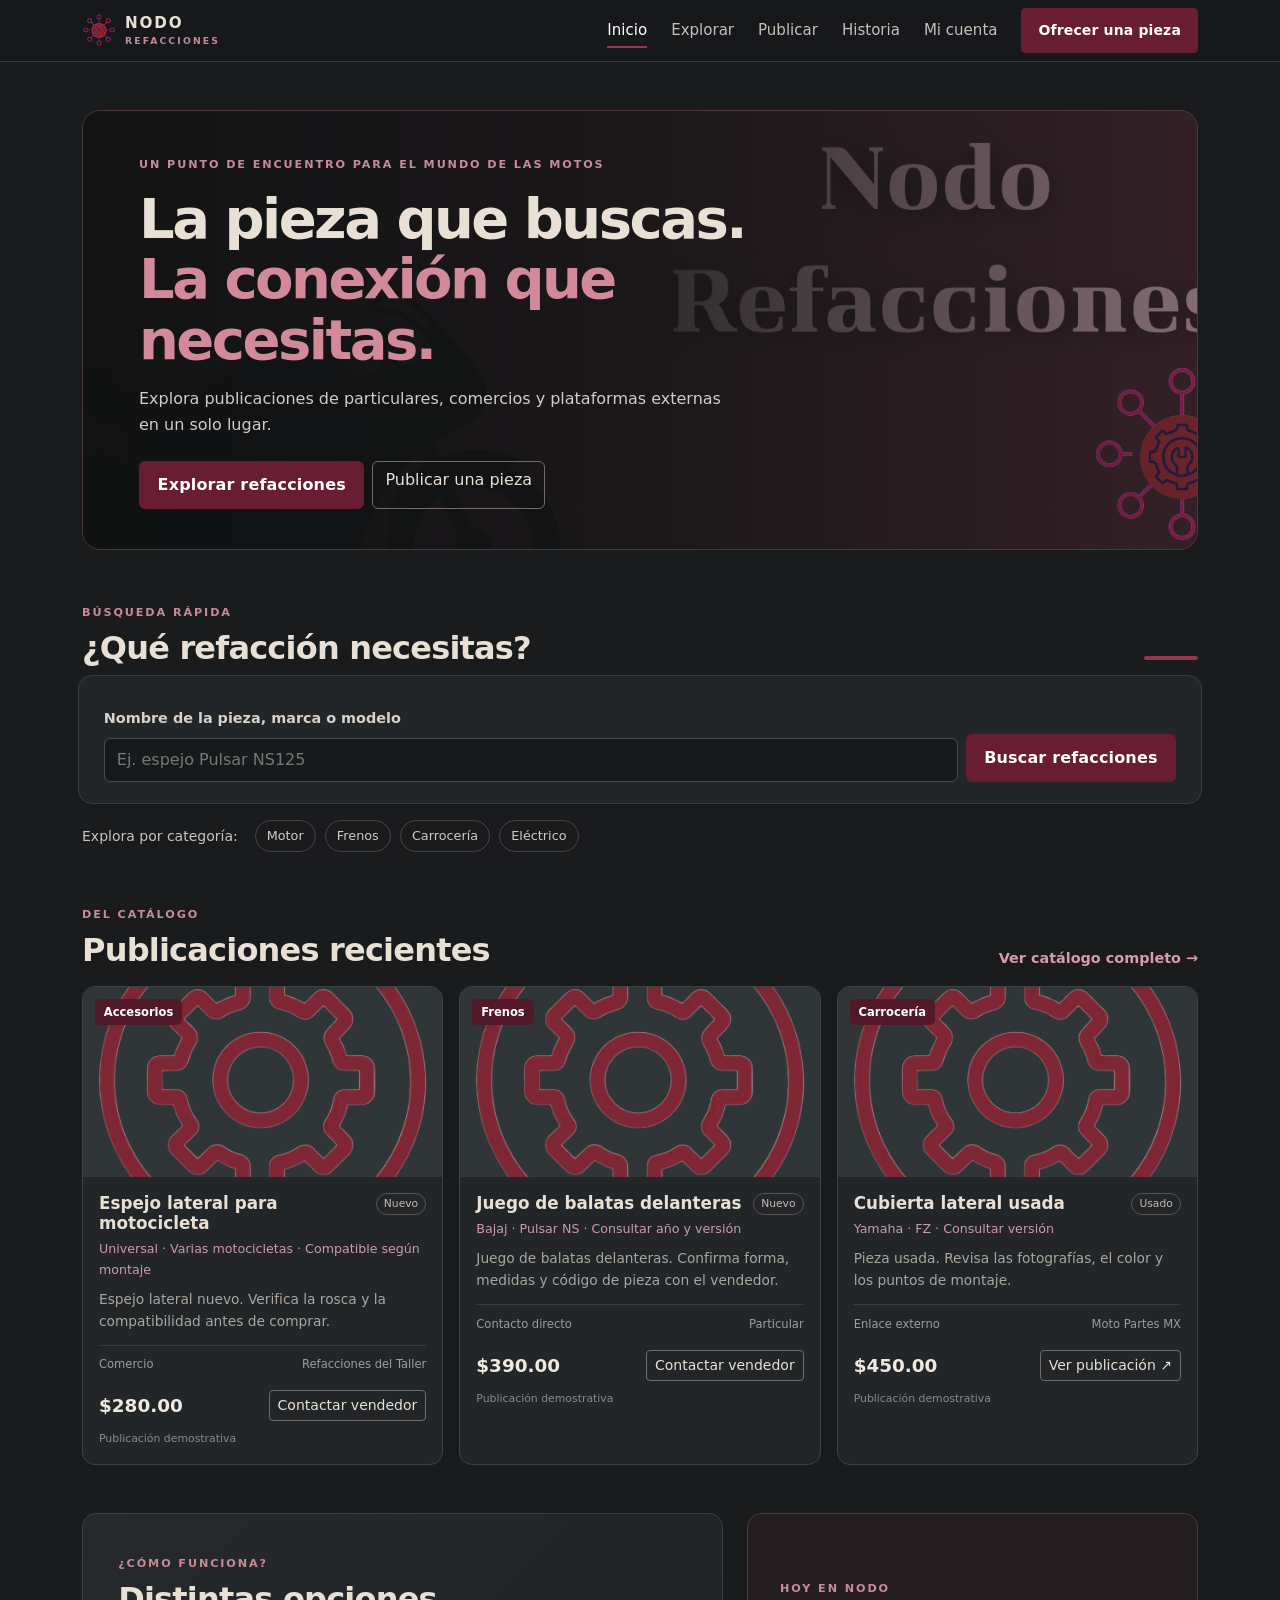
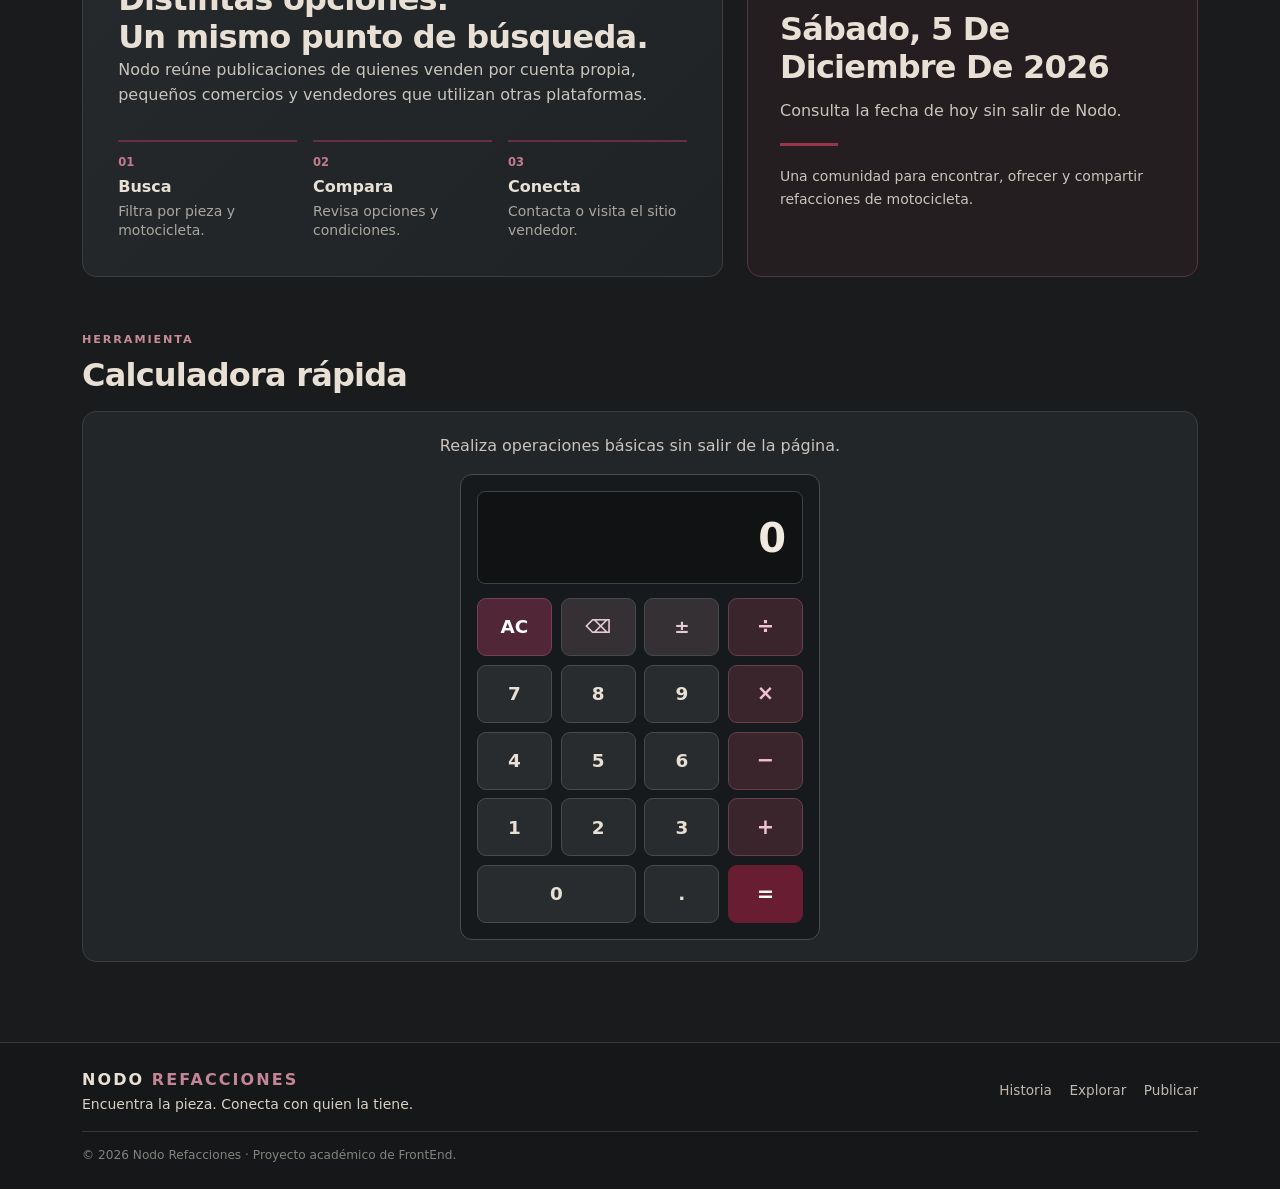
==== index.html @ 44881aca "Primera versión Nodo Refacciones ADA3" ====
<!doctype html>
<html lang="es">
<head>
    <meta charset="utf-8">
    <meta name="viewport" content="width=device-width, initial-scale=1">
    <meta name="description" content="Nodo Refacciones conecta a personas que buscan y ofrecen refacciones para motocicletas.">
    <title>Nodo Refacciones | Inicio</title>
    <link rel="icon" type="image/svg+xml" href="assets/img/favicon_nodo.png">
    <link href="https://cdn.jsdelivr.net/npm/bootstrap@5.3.8/dist/css/bootstrap.min.css" rel="stylesheet" integrity="sha384-sRIl4kxILFvY47J16cr9ZwB07vP4J8+LH7qKQnuqkuIAvNWLzeN8tE5YBujZqJLB" crossorigin="anonymous">
    <link rel="stylesheet" href="css/styles.css">
</head>
<body>
    <a class="skip-link" href="#contenido">Saltar al contenido</a>

    <nav class="navbar navbar-expand-lg navbar-dark site-navbar sticky-top">
        <div class="container">
            <a class="navbar-brand brand-lockup" href="index.html">
                <img src="assets/img/favicon_nodo.png" alt="" width="34" height="34">
                <span>NODO <small>REFACCIONES</small></span>
            </a>
            <button class="navbar-toggler" type="button" data-bs-toggle="collapse" data-bs-target="#menuPrincipal" aria-controls="menuPrincipal" aria-expanded="false" aria-label="Abrir menú">
                <span class="navbar-toggler-icon"></span>
            </button>
            <div class="collapse navbar-collapse" id="menuPrincipal">
                <ul class="navbar-nav ms-auto align-items-lg-center gap-lg-2">
                    <li class="nav-item"><a class="nav-link active" aria-current="page" href="index.html">Inicio</a></li>
                    <li class="nav-item"><a class="nav-link" href="catalogo.html">Explorar</a></li>
                    <li class="nav-item"><a class="nav-link" href="publicar.html">Publicar</a></li>
                    <li class="nav-item"><a class="nav-link" href="historia.html">Historia</a></li>
                    <li class="nav-item"><a class="nav-link" href="cuenta.html" data-account-link>Mi cuenta</a></li>
                    <li class="nav-item ms-lg-2"><a class="btn btn-crimson btn-sm px-3" href="publicar.html">Ofrecer una pieza</a></li>
                </ul>
            </div>
        </div>
    </nav>

    <main id="contenido">
        <section class="container py-4 py-lg-5">
            <div class="hero-banner">
                <img src="assets/img/banner_nodo.png" alt="" class="hero-banner-img">
                <div class="hero-banner-shade"></div>
                <div class="hero-content">
                    <span class="eyebrow">Un punto de encuentro para el mundo de las motos</span>
                    <h1>La pieza que buscas.<br><span>La conexión que necesitas.</span></h1>
                    <p>Explora publicaciones de particulares, comercios y plataformas externas en un solo lugar.</p>
                    <div class="d-flex flex-wrap gap-2">
                        <a class="btn btn-crimson" href="catalogo.html">Explorar refacciones</a>
                        <a class="btn btn-outline-light" href="publicar.html">Publicar una pieza</a>
                    </div>
                </div>
            </div>
        </section>

        <section class="container pb-5">
            <div class="section-heading mb-3">
                <div>
                    <span class="eyebrow">Búsqueda rápida</span>
                    <h2>¿Qué refacción necesitas?</h2>
                </div>
                <span class="section-mark" aria-hidden="true"></span>
            </div>
            <form class="search-panel row g-2 align-items-end" action="catalogo.html" method="get">
                <div class="col-12 col-md">
                    <label class="form-label" for="busquedaInicio">Nombre de la pieza, marca o modelo</label>
                    <input class="form-control" type="search" id="busquedaInicio" name="q" placeholder="Ej. espejo Pulsar NS125">
                </div>
                <div class="col-12 col-md-auto">
                    <button class="btn btn-crimson w-100" type="submit">Buscar refacciones</button>
                </div>
            </form>
            <div class="quick-categories mt-3">
                <span class="text-muted small me-2">Explora por categoría:</span>
                <a href="catalogo.html?categoria=Motor">Motor</a>
                <a href="catalogo.html?categoria=Frenos">Frenos</a>
                <a href="catalogo.html?categoria=Carrocería">Carrocería</a>
                <a href="catalogo.html?categoria=Eléctrico">Eléctrico</a>
            </div>
        </section>

        <section class="container pb-5">
            <div class="section-heading mb-3">
                <div>
                    <span class="eyebrow">Del catálogo</span>
                    <h2>Publicaciones recientes</h2>
                </div>
                <a class="text-link" href="catalogo.html">Ver catálogo completo <span aria-hidden="true">→</span></a>
            </div>
            <div class="row g-3" id="publicacionesRecientes">
                <div class="col-12"><p class="text-muted">Cargando publicaciones…</p></div>
            </div>
        </section>

        <section class="container pb-5">
            <div class="row g-4 align-items-stretch">
                <div class="col-lg-7">
                    <div class="feature-panel h-100">
                        <span class="eyebrow">¿Cómo funciona?</span>
                        <h2>Distintas opciones.<br>Un mismo punto de búsqueda.</h2>
                        <p class="text-muted">Nodo reúne publicaciones de quienes venden por cuenta propia, pequeños comercios y vendedores que utilizan otras plataformas.</p>
                        <div class="row g-3 mt-2">
                            <div class="col-sm-4"><div class="mini-feature"><span>01</span><strong>Busca</strong><small>Filtra por pieza y motocicleta.</small></div></div>
                            <div class="col-sm-4"><div class="mini-feature"><span>02</span><strong>Compara</strong><small>Revisa opciones y condiciones.</small></div></div>
                            <div class="col-sm-4"><div class="mini-feature"><span>03</span><strong>Conecta</strong><small>Contacta o visita el sitio vendedor.</small></div></div>
                        </div>
                    </div>
                </div>
                <div class="col-lg-5">
                    <div class="date-panel h-100">
                        <span class="eyebrow">Hoy en Nodo</span>
                        <h2 id="fechaActual">Consultando fecha…</h2>
                        <p class="text-muted mb-0">Consulta la fecha de hoy sin salir de Nodo.</p>
                        <div class="date-rule"></div>
                        <p class="small text-muted mb-0">Una comunidad para encontrar, ofrecer y compartir refacciones de motocicleta.</p>
                    </div>
                </div>
            </div>
        </section>

        <section class="container pb-5">
            <div class="section-heading mb-3">
                <div>
                    <span class="eyebrow">Herramienta</span>
                    <h2>Calculadora rápida</h2>
                </div>
            </div>
            <div class="calculator-panel">
                <p class="text-muted text-center">Realiza operaciones básicas sin salir de la página.</p>
                <div class="calculator-widget" id="calculadora" aria-label="Calculadora básica">
                    <output class="calculator-display" id="calculadoraPantalla" aria-live="polite" aria-atomic="true">0</output>
                    <div class="calculator-keys">
                        <button class="calculator-key calculator-key-clear" type="button" data-calculator-action="clear" aria-label="Borrar todo">AC</button>
                        <button class="calculator-key calculator-key-utility" type="button" data-calculator-action="backspace" aria-label="Borrar último dígito">⌫</button>
                        <button class="calculator-key calculator-key-utility" type="button" data-calculator-action="sign" aria-label="Cambiar signo">±</button>
                        <button class="calculator-key calculator-key-operator" type="button" data-calculator-operator="/" aria-label="Dividir">÷</button>

                        <button class="calculator-key" type="button" data-calculator-digit="7">7</button>
                        <button class="calculator-key" type="button" data-calculator-digit="8">8</button>
                        <button class="calculator-key" type="button" data-calculator-digit="9">9</button>
                        <button class="calculator-key calculator-key-operator" type="button" data-calculator-operator="*" aria-label="Multiplicar">×</button>

                        <button class="calculator-key" type="button" data-calculator-digit="4">4</button>
                        <button class="calculator-key" type="button" data-calculator-digit="5">5</button>
                        <button class="calculator-key" type="button" data-calculator-digit="6">6</button>
                        <button class="calculator-key calculator-key-operator" type="button" data-calculator-operator="-" aria-label="Restar">−</button>

                        <button class="calculator-key" type="button" data-calculator-digit="1">1</button>
                        <button class="calculator-key" type="button" data-calculator-digit="2">2</button>
                        <button class="calculator-key" type="button" data-calculator-digit="3">3</button>
                        <button class="calculator-key calculator-key-operator" type="button" data-calculator-operator="+" aria-label="Sumar">+</button>

                        <button class="calculator-key calculator-key-zero" type="button" data-calculator-digit="0">0</button>
                        <button class="calculator-key" type="button" data-calculator-action="decimal" aria-label="Punto decimal">.</button>
                        <button class="calculator-key calculator-key-equals" type="button" data-calculator-action="equals" aria-label="Calcular resultado">=</button>
                    </div>
                </div>
            </div>
        </section>
    </main>

    <footer class="site-footer">
        <div class="container py-4">
            <div class="row g-3 align-items-center">
                <div class="col-md">
                    <a class="footer-brand" href="index.html">NODO <span>REFACCIONES</span></a>
                    <p class="small footer-tagline mb-0">Encuentra la pieza. Conecta con quien la tiene.</p>
                </div>
                <div class="col-md-auto footer-links">
                    <a href="historia.html">Historia</a>
                    <a href="catalogo.html">Explorar</a>
                    <a href="publicar.html">Publicar</a>
                </div>
                <div class="col-12"><div class="footer-bottom">© <span class="current-year"></span> Nodo Refacciones · Proyecto académico de FrontEnd.</div></div>
            </div>
        </div>
    </footer>

    <script src="https://cdn.jsdelivr.net/npm/bootstrap@5.3.8/dist/js/bootstrap.bundle.min.js" integrity="sha384-FKyoEForCGlyvwx9Hj09JcYn3nv7wiPVlz7YYwJrWVcXK/BmnVDxM+D2scQbITxI" crossorigin="anonymous"></script>
    <script src="js/data.js"></script>
    <script src="js/main.js"></script><script src="js/auth.js"></script>
    <script src="js/home.js"></script>
</body>
</html>
---- css/styles.css ----
:root {
    --nodo-bg: #191b1d;
    --nodo-panel: #222629;
    --nodo-panel-2: #292c2e;
    --nodo-border: #3a3e40;
    --nodo-crimson: #681d32;
    --nodo-crimson-hover: #813047;
    --nodo-crimson-bright: #96364d;
    --nodo-text: #e8e0d5;
    --nodo-muted: #aaa69f;
    --nodo-green: #82908b;
    --nodo-radius: 14px;
}
* {
    box-sizing: border-box;
}
html {
    scroll-behavior: smooth;
}
body {
    min-height: 100vh;
    background: var(--nodo-bg);
    color: var(--nodo-text);
    font-family: Inter, ui-sans-serif, system-ui, -apple-system, BlinkMacSystemFont, "Segoe UI", sans-serif;
    line-height: 1.6;
}
a {
    color: #d99aaa;
}
a:hover {
    color: #f0bdca;
}
.skip-link {
    position: absolute;
    left: -9999px;
    top: 8px;
    z-index: 2000;
    background: white;
    color: black;
    padding: 8px 12px;
}
.skip-link:focus {
    left: 8px;
}
.site-navbar {
    background: rgba(23, 25, 27, .97);
    border-bottom: 1px solid #37393a;
    backdrop-filter: blur(12px);
}
.brand-lockup {
    display: inline-flex;
    align-items: center;
    gap: 9px;
    color: var(--nodo-text);
    font-weight: 900;
    letter-spacing: .12em;
    font-size: .95rem;
    line-height: 1;
}
.brand-lockup:hover {
    color: white;
}
.brand-lockup img {
    display: block;
}
.brand-lockup small {
    display: block;
    color: #c28b98;
    font-size: .58rem;
    letter-spacing: .23em;
    margin-top: 5px;
}
.navbar-nav .nav-link {
    color: #c6c0b8;
    font-size: .94rem;
}
.navbar-nav .nav-link:hover, .navbar-nav .nav-link.active {
    color: #fff;
}
.navbar-nav .nav-link.active {
    position: relative;
}
.navbar-nav .nav-link.active::after {
    content: "";
    position: absolute;
    left: .5rem;
    right: .5rem;
    bottom: 2px;
    height: 2px;
    background: var(--nodo-crimson-bright);
}
.navbar-toggler {
    border-color: #565152;
}
.btn-crimson {
    --bs-btn-color: #fff;
    --bs-btn-bg: var(--nodo-crimson);
    --bs-btn-border-color: var(--nodo-crimson);
    --bs-btn-hover-color: #fff;
    --bs-btn-hover-bg: var(--nodo-crimson-hover);
    --bs-btn-hover-border-color: var(--nodo-crimson-hover);
    --bs-btn-active-bg: #511629;
    --bs-btn-active-border-color: #511629;
    --bs-btn-disabled-bg: #4e2934;
    --bs-btn-disabled-border-color: #4e2934;
    font-weight: 650;
    letter-spacing: .01em;
    padding: .68rem 1.1rem;
}
.btn-outline-light {
    --bs-btn-color: #e8e0d5;
    --bs-btn-border-color: #746c68;
    --bs-btn-hover-bg: #35383a;
    --bs-btn-hover-border-color: #aaa19a;
    --bs-btn-hover-color: #fff;
}
.hero-banner {
    position: relative;
    display: flex;
    align-items: center;
    height: clamp(390px, 34.375vw, 460px);
    overflow: hidden;
    border-radius: 18px;
    border: 1px solid #4a3a3f;
    background: #292c2e;
}
.hero-banner-img {
    position: absolute;
    inset: 0;
    display: block;
    width: 100%;
    height: 100%;
    object-fit: cover;
    object-position: center;
    opacity: .72;
}
.hero-banner-shade {
    position: absolute;
    inset: 0;
    background: linear-gradient(90deg, rgba(17, 18, 19, .97) 0%, rgba(20, 21, 22, .84) 48%, rgba(20, 21, 22, .18) 100%);
}
.hero-content {
    position: relative;
    z-index: 1;
    width: min(760px, 92%);
    padding: clamp(1.5rem, 4.5vw, 3.5rem);
}
.hero-content h1 {
    font-size: clamp(2.1rem, 4.5vw, 3.5rem);
    line-height: 1.08;
    letter-spacing: -.045em;
    font-weight: 850;
    margin: .8rem 0 1rem;
}
.hero-content h1 span {
    color: #d28a9b;
}
.hero-content p {
    color: #d2ccc4;
    max-width: 590px;
    margin-bottom: 1.5rem;
}
.eyebrow {
    display: inline-block;
    color: #c78a99;
    text-transform: uppercase;
    font-size: .7rem;
    font-weight: 750;
    letter-spacing: .17em;
}
.section-heading {
    display: flex;
    align-items: end;
    justify-content: space-between;
    gap: 1rem;
}
.section-heading h2, .feature-panel h2, .date-panel h2 {
    margin: .35rem 0 0;
    font-weight: 780;
    letter-spacing: -.025em;
}
.section-mark {
    display: block;
    width: 54px;
    height: 4px;
    border-radius: 10px;
    background: var(--nodo-crimson-bright);
    margin-bottom: .45rem;
}
.text-link {
    color: #d89bab;
    text-decoration: none;
    font-size: .9rem;
    font-weight: 650;
}
.text-link:hover {
    color: #f0bdca;
}
.search-panel, .filter-panel, .calculator-panel, .feature-panel, .date-panel, .form-panel, .sidebar-note {
    background: var(--nodo-panel);
    border: 1px solid var(--nodo-border);
    border-radius: var(--nodo-radius);
    padding: 1.3rem;
}
.form-label {
    color: #d9d1c8;
    font-weight: 600;
    font-size: .9rem;
}
.form-control, .form-select {
    background-color: #171a1c;
    color: var(--nodo-text);
    border-color: #4a4d4e;
    min-height: 44px;
}
.form-control::placeholder {
    color: #777873;
}
.form-control:focus, .form-select:focus {
    background-color: #1a1d1f;
    color: #fff;
    border-color: #a34b64;
    box-shadow: 0 0 0 .2rem rgba(150, 54, 77, .2);
}
.form-select option {
    background: #222629;
    color: var(--nodo-text);
}
.form-check-input {
    background-color: #171a1c;
    border-color: #706a67;
}
.form-check-input:checked {
    background-color: var(--nodo-crimson);
    border-color: var(--nodo-crimson);
}
.form-check-label {
    color: #d2ccc4;
}
.quick-categories {
    display: flex;
    flex-wrap: wrap;
    align-items: center;
    gap: .55rem;
}
.quick-categories a {
    text-decoration: none;
    border: 1px solid #494346;
    padding: .3rem .7rem;
    border-radius: 99px;
    color: #d5c9c7;
    font-size: .8rem;
}
.quick-categories a:hover {
    border-color: #9a4a60;
    background: rgba(104, 29, 50, .22);
}
.feature-panel {
    padding: clamp(1.4rem, 4vw, 2.2rem);
    background: linear-gradient(135deg, #25292b, #202325);
}
.feature-panel > p {
    max-width: 680px;
}
.mini-feature {
    border-top: 2px solid #653044;
    padding-top: .7rem;
    display: flex;
    flex-direction: column;
    gap: .15rem;
}
.mini-feature span {
    color: #c17c8e;
    font-size: .72rem;
    font-weight: 800;
}
.mini-feature strong {
    font-size: 1rem;
}
.mini-feature small {
    color: var(--nodo-muted);
    line-height: 1.4;
}
.date-panel {
    display: flex;
    flex-direction: column;
    justify-content: center;
    padding: 2rem;
    background: #241e21;
    border-color: #563540;
}
.date-panel h2 {
    text-transform: capitalize;
    font-size: clamp(1.45rem, 3vw, 2rem);
    margin: .75rem 0;
}
.date-rule {
    width: 58px;
    height: 3px;
    background: var(--nodo-crimson-bright);
    margin: 1.2rem 0;
}
.calculator-panel {
    padding: 1.3rem;
}
.calculator-widget {
    width: min(100%, 360px);
    margin: 0 auto;
    padding: 1rem;
    background: #171a1c;
    border: 1px solid #4a4d4e;
    border-radius: 12px;
}
.calculator-display {
    display: flex;
    align-items: center;
    justify-content: flex-end;
    min-height: 78px;
    overflow: hidden;
    padding: .85rem 1rem;
    margin-bottom: .85rem;
    background: #101214;
    border: 1px solid #3d4244;
    border-radius: 8px;
    color: #f0e9df;
    font-size: clamp(2rem, 6vw, 2.5rem);
    font-weight: 650;
    font-variant-numeric: tabular-nums;
    white-space: nowrap;
}
.calculator-keys {
    display: grid;
    grid-template-columns: repeat(4, minmax(0, 1fr));
    gap: .55rem;
}
.calculator-key {
    min-height: 58px;
    padding: .65rem .4rem;
    background: #292c2e;
    border: 1px solid #464b4d;
    border-radius: 9px;
    color: var(--nodo-text);
    font-size: 1.15rem;
    font-weight: 700;
    transition: background-color .15s ease, border-color .15s ease;
}
.calculator-key:hover {
    background: #3a3e40;
    border-color: #777173;
}
.calculator-key:focus-visible {
    outline: 3px solid #bd7185;
    outline-offset: 2px;
}
.calculator-key-utility {
    background: #343033;
    color: #e5cbd2;
}
.calculator-key-clear {
    background: #512637;
    border-color: #744052;
    color: #fff;
}
.calculator-key-operator {
    background: #3a252d;
    border-color: #68404c;
    color: #f0c2cd;
    font-size: 1.3rem;
}
.calculator-key-equals {
    background: var(--nodo-crimson);
    border-color: var(--nodo-crimson);
    color: #fff;
    font-size: 1.3rem;
}
.calculator-key-equals:hover {
    background: var(--nodo-crimson-hover);
    border-color: var(--nodo-crimson-hover);
}
.calculator-key-zero {
    grid-column: span 2;
}
.footer-tagline {
    color: #d8d0c2 !important;
}
.listing-card {
    overflow: hidden;
    background: #222629;
    border: 1px solid #3d4244;
    border-radius: 13px;
    transition: border-color .18s ease, transform .18s ease;
}
.listing-card:hover {
    border-color: #8f4358;
    transform: translateY(-3px);
}
.listing-image-wrap {
    height: 190px;
    position: relative;
    background: #303538;
    overflow: hidden;
}
.listing-image {
    width: 100%;
    height: 100%;
    object-fit: cover;
}
.listing-category {
    position: absolute;
    left: 12px;
    top: 12px;
    background: rgba(82, 24, 42, .94);
    color: #fff;
    border-radius: 5px;
    padding: .25rem .55rem;
    font-size: .72rem;
    font-weight: 700;
}
.listing-body {
    padding: 1rem;
}
.listing-body h3 {
    font-size: 1.05rem;
    font-weight: 730;
    margin: 0 0 .4rem;
}
.condition-tag {
    flex: 0 0 auto;
    color: #c9b9b4;
    border: 1px solid #585052;
    border-radius: 99px;
    padding: .1rem .45rem;
    font-size: .67rem;
}
.listing-fit {
    color: #cf9aa7;
    font-size: .79rem;
    margin-bottom: .5rem;
}
.listing-description {
    color: var(--nodo-muted);
    font-size: .86rem;
    min-height: 2.7em;
    margin-bottom: .8rem;
}
.listing-meta {
    display: flex;
    justify-content: space-between;
    gap: .6rem;
    padding: .6rem 0;
    border-top: 1px solid #393d3f;
    color: #9e9c97;
    font-size: .72rem;
}
.listing-bottom {
    display: flex;
    align-items: center;
    justify-content: space-between;
    gap: .5rem;
    padding-top: .45rem;
}
.listing-bottom strong {
    font-size: 1.15rem;
    color: #f0e9df;
}
.demo-note {
    display: block;
    color: #8e8c86;
    margin-top: .55rem;
    font-size: .68rem;
}
.empty-state {
    border: 1px dashed #5c5254;
    border-radius: var(--nodo-radius);
    text-align: center;
    padding: 3rem 1rem;
}
.empty-state h2 {
    font-size: 1.35rem;
}
.page-intro {
    max-width: 780px;
}
.page-intro h1 {
    font-size: clamp(2.3rem, 5vw, 3.6rem);
    font-weight: 850;
    letter-spacing: -.045em;
    margin: .4rem 0;
}
.page-intro .lead {
    max-width: 680px;
    color: var(--nodo-muted) !important;
}
.story-layout {
    max-width: 900px;
}
.story-section {
    padding: 1.4rem 0;
    border-bottom: 1px solid #383c3d;
}
.story-section h2 {
    font-size: 1.55rem;
    font-weight: 760;
    margin-bottom: .8rem;
}
.story-section p {
    color: #c0bbb3;
}
.story-callout {
    display: flex;
    gap: 1rem;
    padding: 1.2rem;
    margin: 1.2rem 0;
    background: #282326;
    border: 1px solid #583541;
    border-left: 4px solid var(--nodo-crimson-bright);
    border-radius: 10px;
}
.callout-mark {
    display: grid;
    place-items: center;
    flex: 0 0 44px;
    height: 44px;
    background: var(--nodo-crimson);
    color: #fff;
    border-radius: 8px;
    font-weight: 900;
    font-size: 1.5rem;
}
.story-callout h3 {
    font-size: 1.1rem;
    font-weight: 750;
}
.story-card {
    height: 100%;
    padding: 1rem;
    background: var(--nodo-panel);
    border: 1px solid var(--nodo-border);
    border-radius: 10px;
}
.story-card h3 {
    color: #d99aaa;
    font-size: 1rem;
    font-weight: 750;
}
.story-card p {
    font-size: .9rem;
    margin-bottom: 0;
}
.form-panel {
    padding: clamp(1rem, 3vw, 1.8rem);
}
.form-section-heading {
    display: flex;
    gap: .85rem;
    align-items: flex-start;
    margin-bottom: 1.1rem;
}
.form-section-heading > span {
    display: grid;
    place-items: center;
    flex: 0 0 34px;
    height: 34px;
    background: #572337;
    color: #f0c1cc;
    border-radius: 7px;
    font-weight: 800;
    font-size: .8rem;
}
.form-section-heading h2 {
    font-size: 1.15rem;
    font-weight: 760;
    margin: 0;
}
.form-section-heading p {
    color: var(--nodo-muted);
    font-size: .8rem;
    margin: .15rem 0 0;
}
.sidebar-note {
    position: sticky;
    top: 95px;
    padding: 1.4rem;
}
.sidebar-note h2 {
    font-size: 1.45rem;
    font-weight: 780;
    margin: .6rem 0;
}
.sidebar-note p, .sidebar-note li {
    color: #bcb6ae;
    font-size: .9rem;
}
.sidebar-note ul {
    padding-left: 1.1rem;
}
.sidebar-note li {
    margin: .4rem 0;
}
.note-divider {
    height: 1px;
    background: #454144;
    margin: 1rem 0;
}
.invalid-feedback {
    color: #e99bab;
}
.was-validated .form-control:invalid, .form-control.is-invalid, .was-validated .form-select:invalid, .form-select.is-invalid {
    border-color: #c85c76;
}
.alert-success {
    background: #20332d;
    color: #c3e4d5;
    border-color: #3d6858;
    --bs-alert-link-color: #ffffff;
}
.alert-warning {
    background: #3a3021;
    color: #f1d49d;
    border-color: #79613a;
}
.alert-danger {
    background: #3b2229;
    color: #f0b9c4;
    border-color: #7a3b4a;
}
.form-check-input.is-invalid {
    border-color: #c85c76;
}
.site-footer {
    margin-top: 2rem;
    background: #151719;
    border-top: 1px solid #37393a;
}
.footer-brand {
    color: var(--nodo-text);
    font-weight: 900;
    letter-spacing: .13em;
    text-decoration: none;
}
.footer-brand span {
    color: #c48697;
}
.footer-links {
    display: flex;
    flex-wrap: wrap;
    gap: 1.1rem;
}
.footer-links a {
    color: #c0b8ae;
    text-decoration: none;
    font-size: .85rem;
}
.footer-links a:hover {
    color: #fff;
}
.footer-bottom {
    border-top: 1px solid #343738;
    padding-top: .85rem;
    color: #83827e;
    font-size: .76rem;
}
@media (max-width: 767.98px) {
    .hero-banner {
        height: 440px;
    }
    .hero-banner-shade {
        background: linear-gradient(90deg, rgba(17,18,19,.96), rgba(17,18,19,.72));
    }
    .hero-content {
        padding: 2rem 1.4rem;
        width: 100%;
    }
    .hero-content h1 {
        font-size: clamp(2rem, 7vw, 2.5rem);
    }
    .section-heading {
        align-items: flex-start;
    }
    .section-heading h2 {
        font-size: 1.45rem;
    }
    .sidebar-note {
        position: static;
    }
}
@media (prefers-reduced-motion: reduce) {
    html {
        scroll-behavior: auto;
    }
    *, *::before, *::after {
        transition-duration: .01ms !important;
        animation-duration: .01ms !important;
    }
}
/* Cuenta de usuario y publicaciones propias */
.account-auth-panel {
    height: 100%;
    padding: clamp(1.2rem, 3vw, 2rem);
    background: var(--nodo-panel);
    border: 1px solid var(--nodo-border);
    border-radius: var(--nodo-radius);
}
.account-auth-panel h2 {
    margin: .45rem 0 .35rem;
    font-size: 1.55rem;
    font-weight: 780;
}
.account-welcome,
.account-summary {
    padding: 1.35rem;
    background: var(--nodo-panel);
    border: 1px solid var(--nodo-border);
    border-radius: var(--nodo-radius);
}
.account-welcome h2 {
    font-size: clamp(1.45rem, 3vw, 2rem);
    font-weight: 780;
}
.account-welcome h2 span {
    color: #d28a9b;
}
.account-summary strong {
    display: block;
    margin: .35rem 0;
    color: #f0e9df;
    font-size: 1.65rem;
}
.account-listings {
    display: grid;
    gap: 1rem;
}
.account-listing {
    display: flex;
    align-items: center;
    gap: 1rem;
    padding: 1rem;
    background: var(--nodo-panel);
    border: 1px solid var(--nodo-border);
    border-radius: var(--nodo-radius);
}
.account-listing-image {
    flex: 0 0 112px;
    width: 112px;
    height: 96px;
    object-fit: cover;
    background: var(--nodo-panel-2);
    border-radius: 8px;
}
.account-listing-info {
    min-width: 0;
    flex: 1;
}
.account-listing-info h3 {
    margin: 0;
    font-size: 1rem;
    font-weight: 750;
}
.account-listing-info p {
    margin: .2rem 0;
    color: var(--nodo-muted);
    font-size: .82rem;
}
.account-listing-info strong {
    display: block;
    color: #f0e9df;
}
.account-listing-info small {
    color: var(--nodo-muted);
}
@media (max-width: 575.98px) {
    .account-listing {
        align-items: flex-start;
        flex-wrap: wrap;
    }
    .account-listing-image {
        flex-basis: 84px;
        width: 84px;
        height: 84px;
    }
    .account-delete {
        margin-left: auto;
    }
}
.text-muted {
    color: #c9c4bc !important;
}

.alert-link {
    color: #ffffff !important;
}
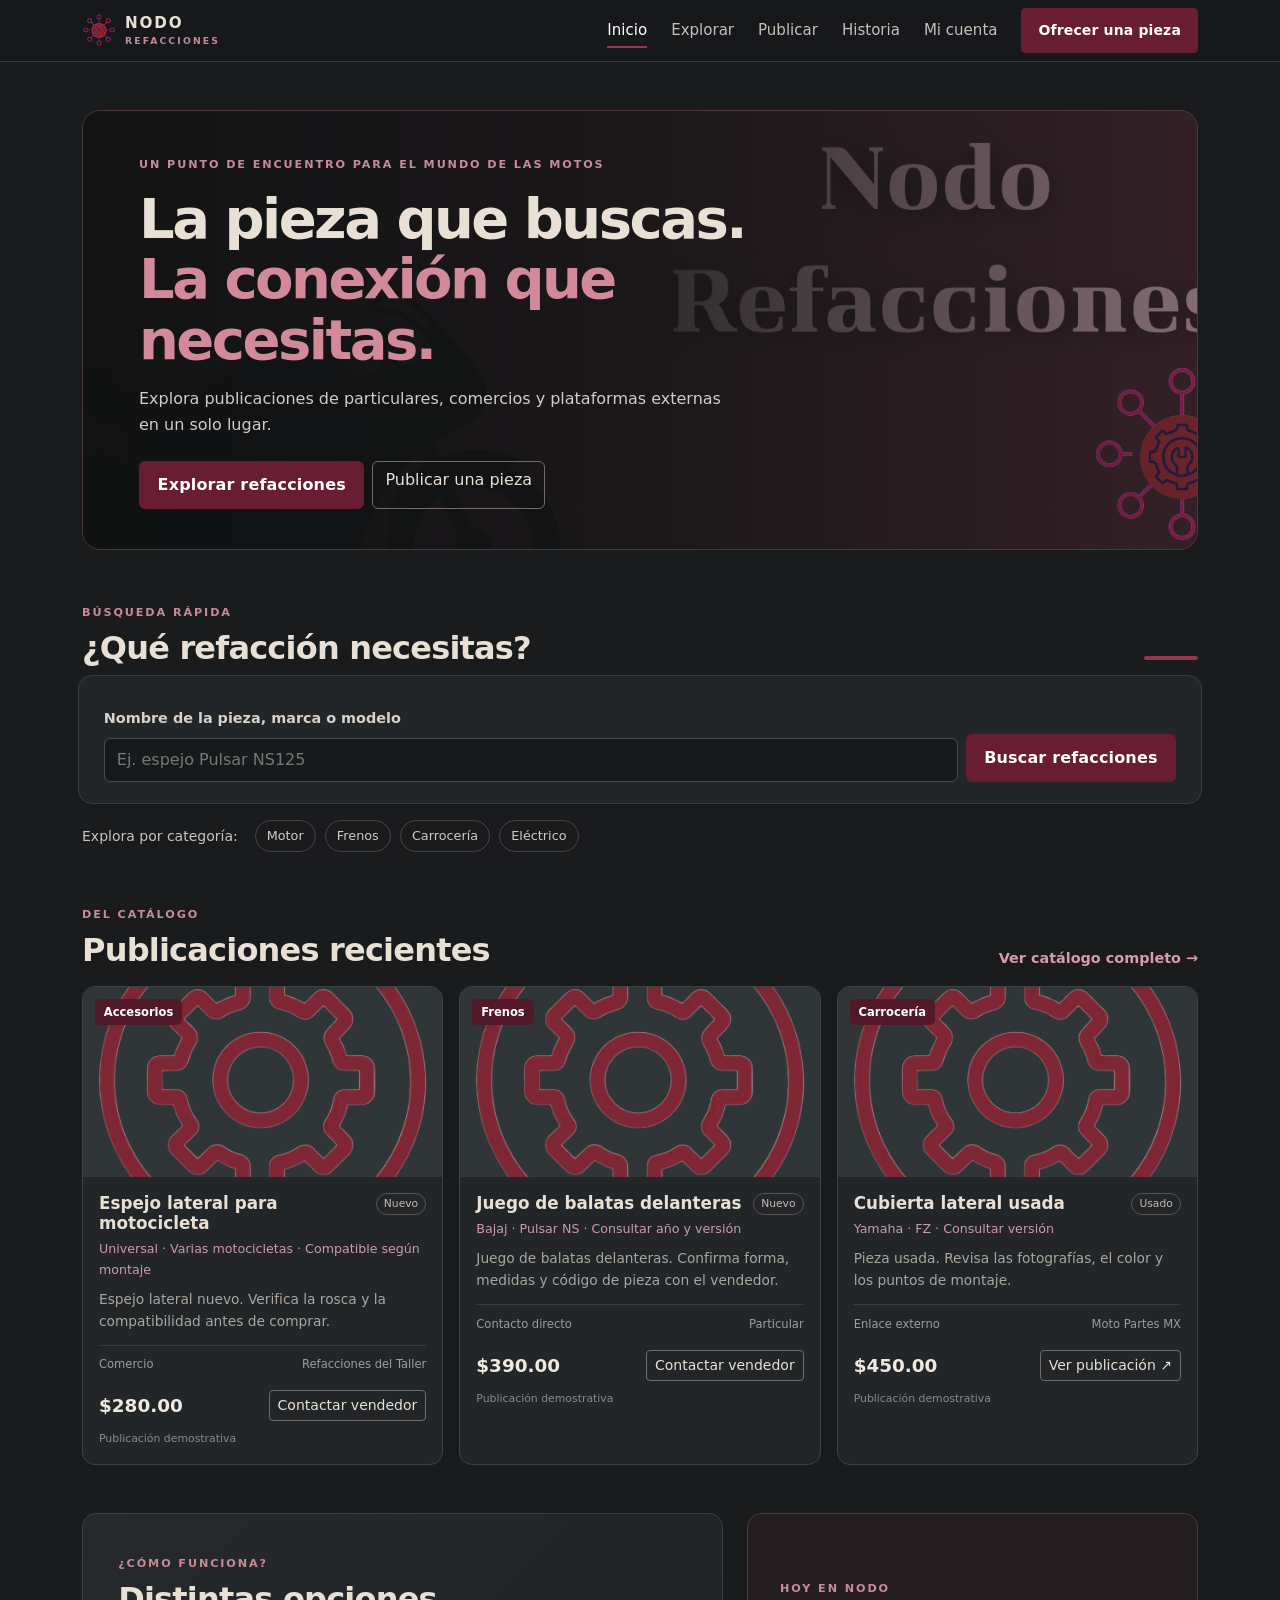
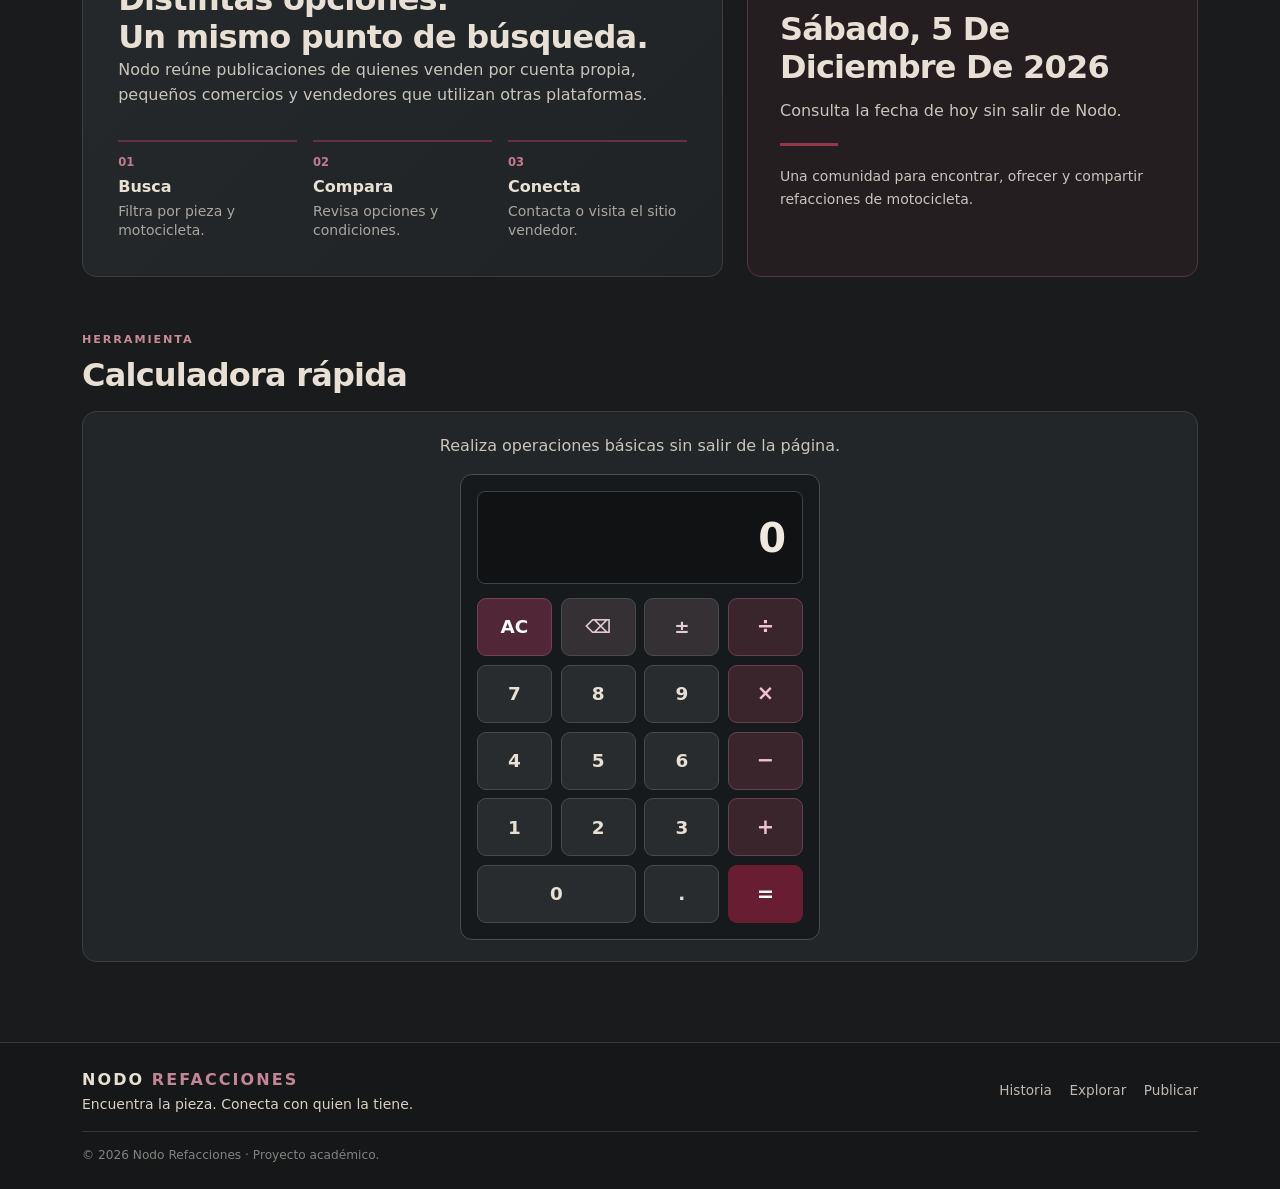
==== commit 6b367431: "ADA 4: servidor local, PHP y MariaDB" ====
--- a/index.html
+++ b/index.html
@@ -169,7 +169,7 @@
                     <a href="catalogo.html">Explorar</a>
                     <a href="publicar.html">Publicar</a>
                 </div>
-                <div class="col-12"><div class="footer-bottom">© <span class="current-year"></span> Nodo Refacciones · Proyecto académico de FrontEnd.</div></div>
+                <div class="col-12"><div class="footer-bottom">© <span class="current-year"></span> Nodo Refacciones · Proyecto académico.</div></div>
             </div>
         </div>
     </footer>
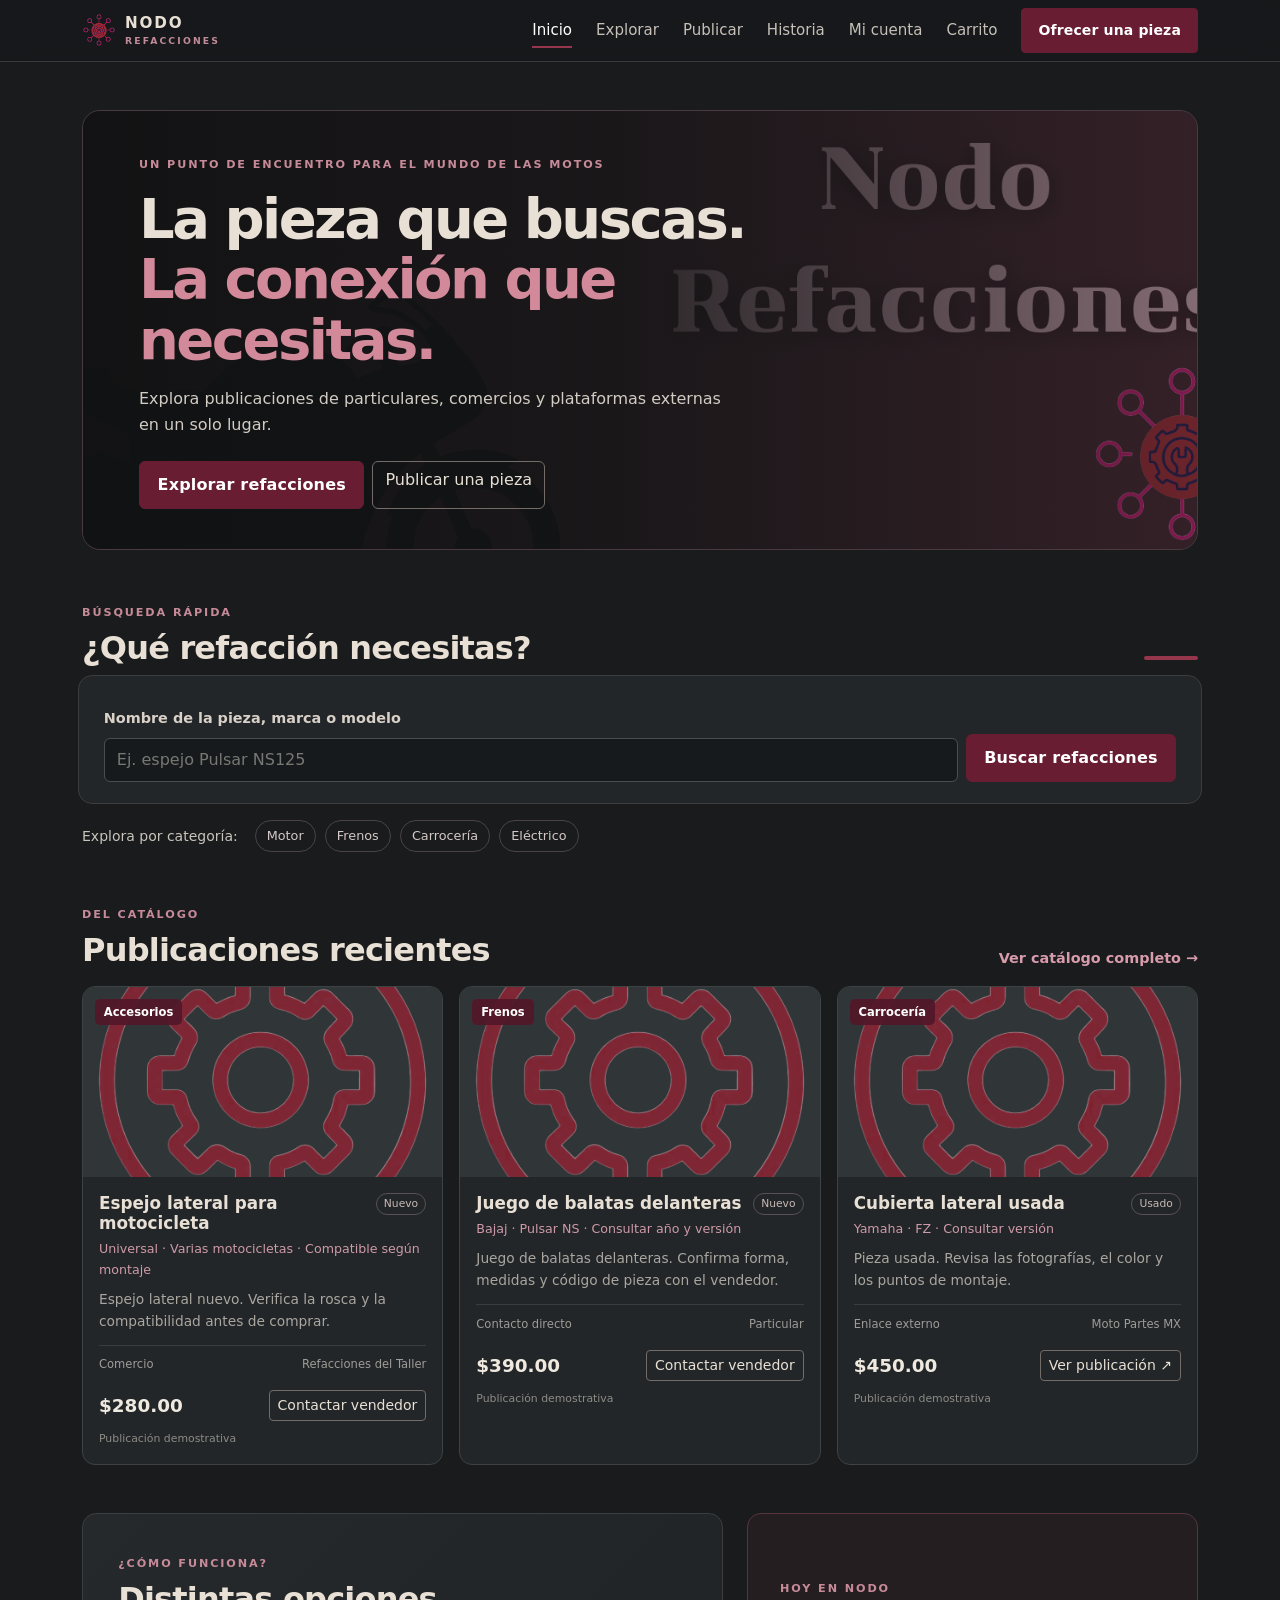
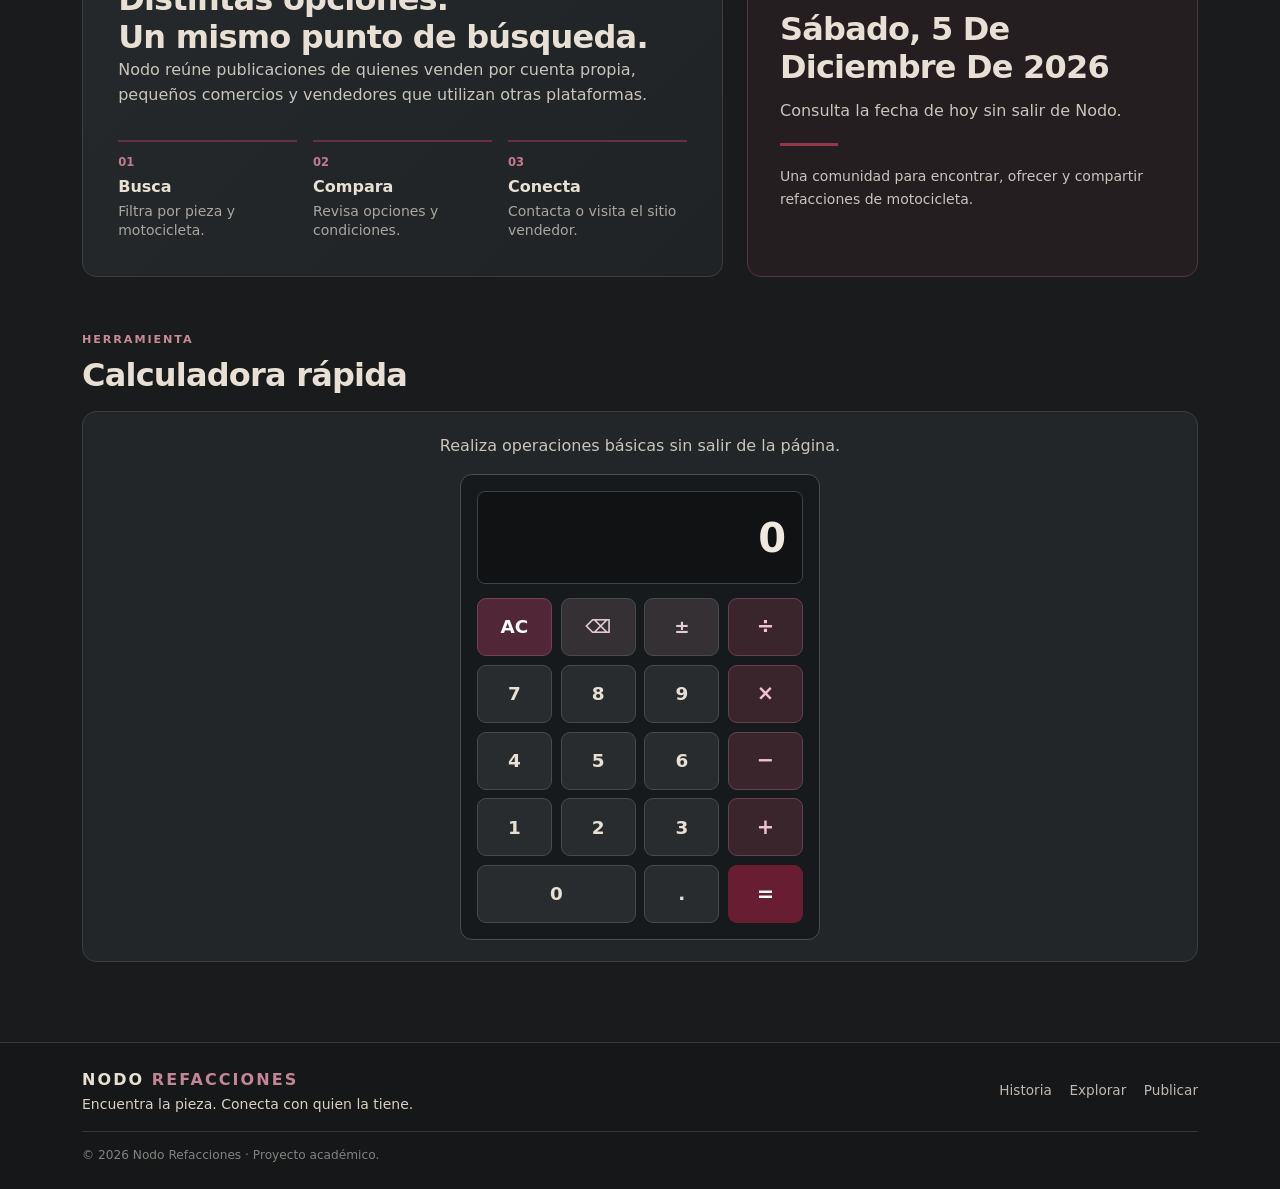
==== commit 697606b1: "ADA 5: carrito de compras con sesiones" ====
--- a/index.html
+++ b/index.html
@@ -27,7 +27,7 @@
                     <li class="nav-item"><a class="nav-link" href="catalogo.html">Explorar</a></li>
                     <li class="nav-item"><a class="nav-link" href="publicar.html">Publicar</a></li>
                     <li class="nav-item"><a class="nav-link" href="historia.html">Historia</a></li>
-                    <li class="nav-item"><a class="nav-link" href="cuenta.html" data-account-link>Mi cuenta</a></li>
+                    <li class="nav-item"><a class="nav-link" href="cuenta.html" data-account-link>Mi cuenta</a></li><li class="nav-item"><a class="nav-link" href="carrito.html">Carrito <span class="badge text-bg-secondary d-none" data-carrito-contador>0</span></a></li>
                     <li class="nav-item ms-lg-2"><a class="btn btn-crimson btn-sm px-3" href="publicar.html">Ofrecer una pieza</a></li>
                 </ul>
             </div>
